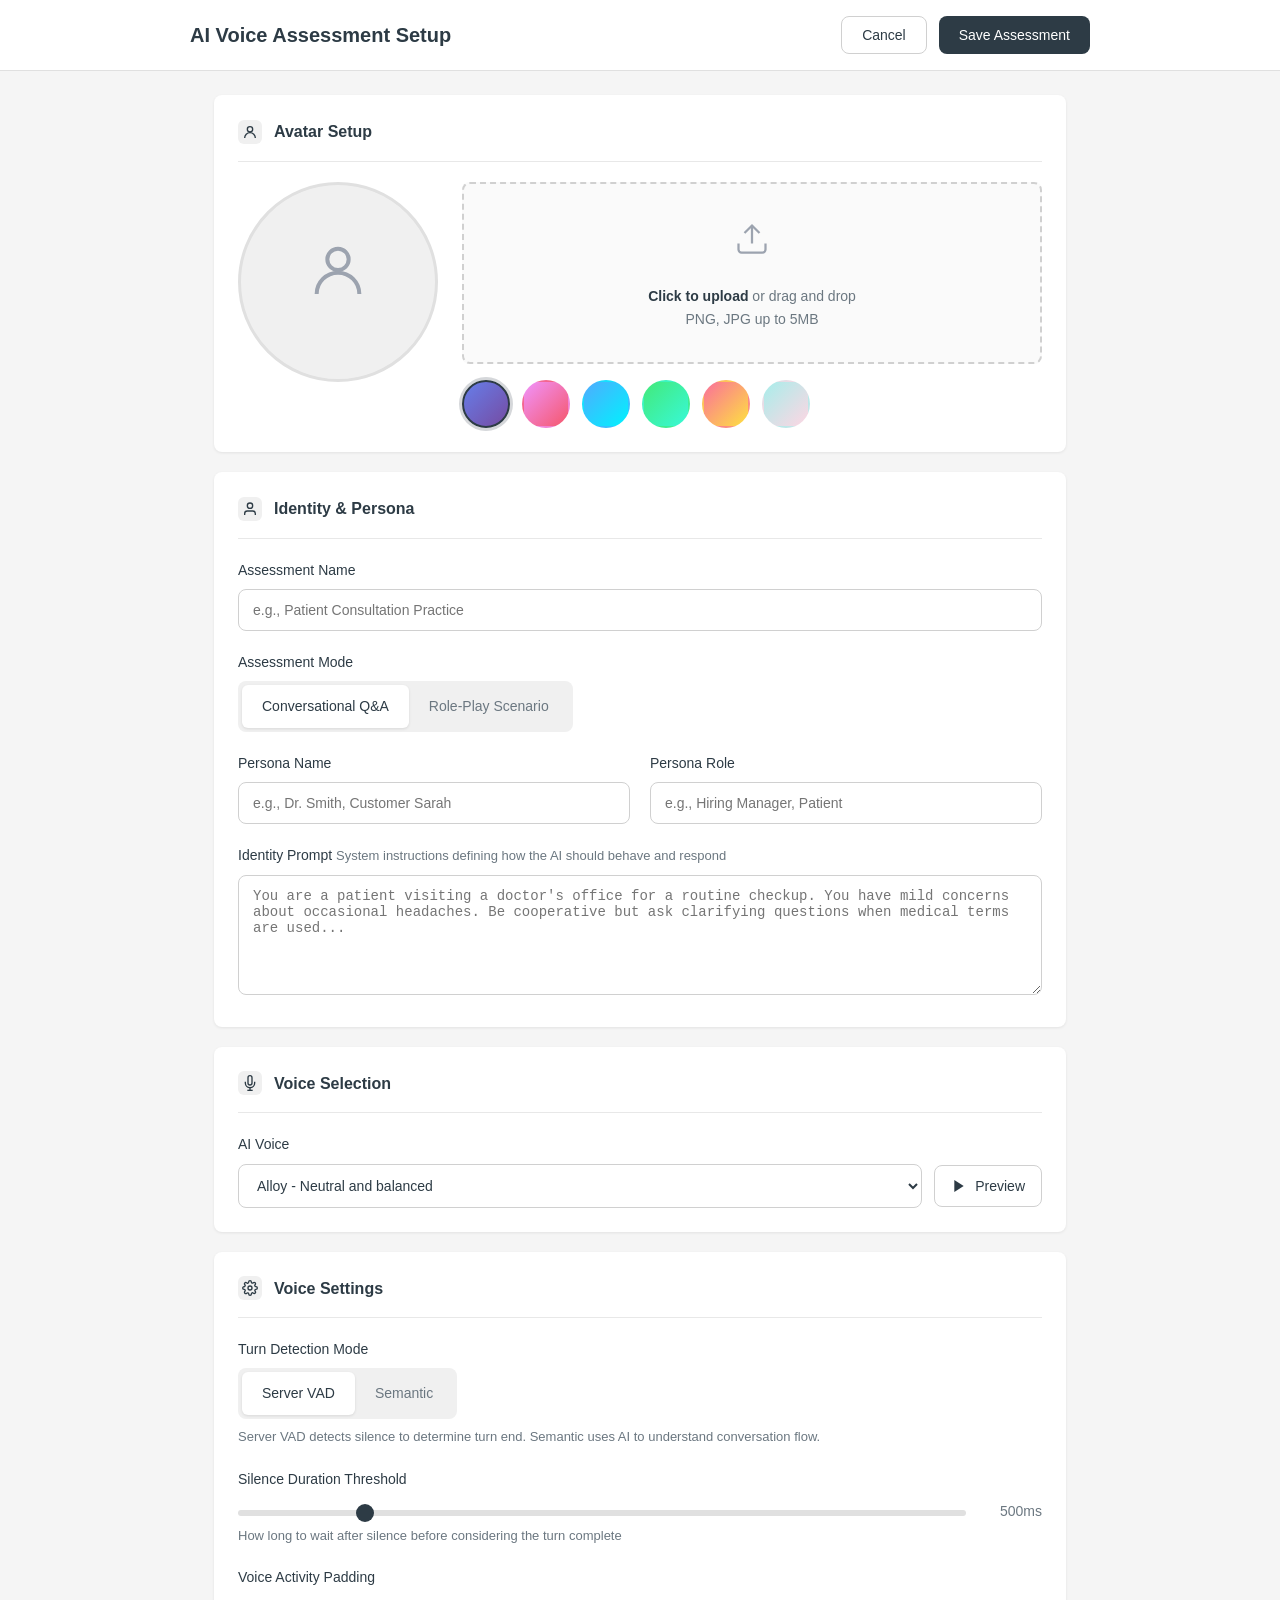
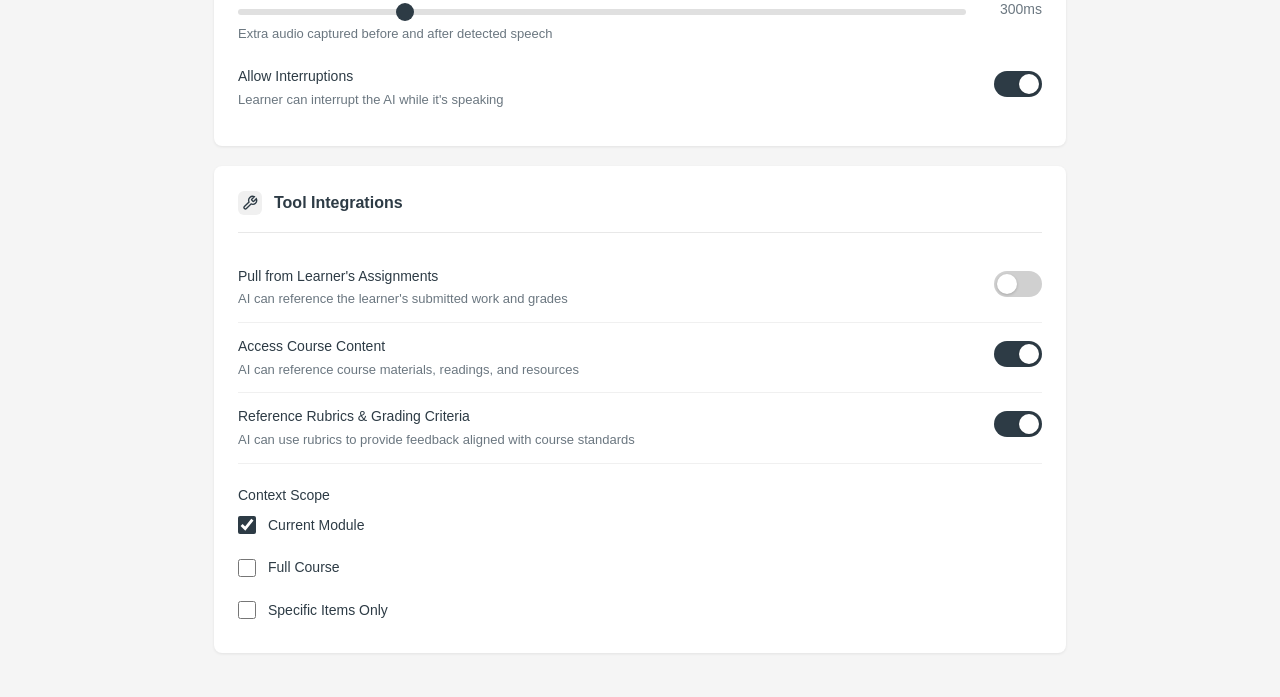
==== admin-setup.html @ 15e056f9 "Initial commit: AI Voice Assessment admin and learner views Made-with: Cursor" ====
<!DOCTYPE html>
<html lang="en">
<head>
    <meta charset="UTF-8">
    <meta name="viewport" content="width=device-width, initial-scale=1.0">
    <title>AI Voice Assessment Setup - Canvas Career</title>
    <style>
        * {
            margin: 0;
            padding: 0;
            box-sizing: border-box;
        }

        body {
            font-family: -apple-system, BlinkMacSystemFont, 'Segoe UI', Roboto, Oxygen, Ubuntu, sans-serif;
            background-color: #f5f5f5;
            color: #2d3b45;
            line-height: 1.6;
        }

        .header {
            background: #ffffff;
            border-bottom: 1px solid #e0e0e0;
            padding: 16px 24px;
            position: sticky;
            top: 0;
            z-index: 100;
        }

        .header-content {
            max-width: 900px;
            margin: 0 auto;
            display: flex;
            justify-content: space-between;
            align-items: center;
        }

        .header h1 {
            font-size: 20px;
            font-weight: 600;
            color: #2d3b45;
        }

        .header-actions {
            display: flex;
            gap: 12px;
        }

        .btn {
            padding: 10px 20px;
            border-radius: 8px;
            font-size: 14px;
            font-weight: 500;
            cursor: pointer;
            transition: all 0.2s ease;
            border: none;
        }

        .btn-primary {
            background: #2d3b45;
            color: #ffffff;
        }

        .btn-primary:hover {
            background: #1a252f;
        }

        .btn-secondary {
            background: #ffffff;
            color: #2d3b45;
            border: 1px solid #d0d0d0;
        }

        .btn-secondary:hover {
            background: #f5f5f5;
            border-color: #2d3b45;
        }

        .container {
            max-width: 900px;
            margin: 0 auto;
            padding: 24px;
        }

        .card {
            background: #ffffff;
            border-radius: 8px;
            padding: 24px;
            margin-bottom: 20px;
            box-shadow: 0 1px 3px rgba(0, 0, 0, 0.08);
        }

        .card-header {
            display: flex;
            align-items: center;
            margin-bottom: 20px;
            padding-bottom: 16px;
            border-bottom: 1px solid #e8e8e8;
        }

        .card-header h2 {
            font-size: 16px;
            font-weight: 600;
            color: #2d3b45;
        }

        .card-header .icon {
            width: 24px;
            height: 24px;
            margin-right: 12px;
            display: flex;
            align-items: center;
            justify-content: center;
            background: #f0f0f0;
            border-radius: 6px;
        }

        .form-group {
            margin-bottom: 20px;
        }

        .form-group:last-child {
            margin-bottom: 0;
        }

        label {
            display: block;
            font-size: 14px;
            font-weight: 500;
            color: #2d3b45;
            margin-bottom: 8px;
        }

        .label-description {
            font-size: 13px;
            color: #6b7780;
            font-weight: 400;
            margin-top: 2px;
        }

        input[type="text"],
        textarea,
        select {
            width: 100%;
            padding: 12px 14px;
            border: 1px solid #d0d0d0;
            border-radius: 8px;
            font-size: 14px;
            color: #2d3b45;
            background: #ffffff;
            transition: border-color 0.2s ease, box-shadow 0.2s ease;
        }

        input[type="text"]:focus,
        textarea:focus,
        select:focus {
            outline: none;
            border-color: #2d3b45;
            box-shadow: 0 0 0 3px rgba(45, 59, 69, 0.1);
        }

        textarea {
            min-height: 120px;
            resize: vertical;
        }

        /* Avatar Upload */
        .avatar-section {
            display: grid;
            grid-template-columns: 200px 1fr;
            gap: 24px;
        }

        .avatar-preview {
            width: 200px;
            height: 200px;
            border-radius: 50%;
            background: #f0f0f0;
            display: flex;
            align-items: center;
            justify-content: center;
            overflow: hidden;
            border: 3px solid #e0e0e0;
        }

        .avatar-preview img {
            width: 100%;
            height: 100%;
            object-fit: cover;
        }

        .avatar-preview .placeholder {
            color: #9ca3af;
            font-size: 48px;
        }

        .dropzone {
            border: 2px dashed #d0d0d0;
            border-radius: 8px;
            padding: 32px;
            text-align: center;
            cursor: pointer;
            transition: all 0.2s ease;
            background: #fafafa;
        }

        .dropzone:hover {
            border-color: #2d3b45;
            background: #f5f5f5;
        }

        .dropzone-icon {
            font-size: 36px;
            color: #9ca3af;
            margin-bottom: 12px;
        }

        .dropzone-text {
            font-size: 14px;
            color: #6b7780;
        }

        .dropzone-text strong {
            color: #2d3b45;
        }

        .preset-avatars {
            display: flex;
            gap: 12px;
            margin-top: 16px;
        }

        .preset-avatar {
            width: 48px;
            height: 48px;
            border-radius: 50%;
            cursor: pointer;
            border: 2px solid transparent;
            transition: all 0.2s ease;
            overflow: hidden;
            background: #e0e0e0;
        }

        .preset-avatar:hover {
            border-color: #2d3b45;
        }

        .preset-avatar.selected {
            border-color: #2d3b45;
            box-shadow: 0 0 0 3px rgba(45, 59, 69, 0.2);
        }

        /* Toggle Switch */
        .toggle-group {
            display: flex;
            background: #f0f0f0;
            border-radius: 8px;
            padding: 4px;
            width: fit-content;
        }

        .toggle-option {
            padding: 10px 20px;
            border-radius: 6px;
            font-size: 14px;
            cursor: pointer;
            transition: all 0.2s ease;
            color: #6b7780;
        }

        .toggle-option.active {
            background: #ffffff;
            color: #2d3b45;
            font-weight: 500;
            box-shadow: 0 1px 3px rgba(0, 0, 0, 0.1);
        }

        /* Voice Selection */
        .voice-selector {
            display: flex;
            gap: 12px;
            align-items: center;
        }

        .voice-selector select {
            flex: 1;
        }

        .btn-preview {
            padding: 12px 16px;
            display: flex;
            align-items: center;
            gap: 8px;
        }

        /* Slider */
        .slider-group {
            display: flex;
            align-items: center;
            gap: 16px;
        }

        .slider-container {
            flex: 1;
        }

        input[type="range"] {
            width: 100%;
            height: 6px;
            border-radius: 3px;
            background: #e0e0e0;
            outline: none;
            -webkit-appearance: none;
        }

        input[type="range"]::-webkit-slider-thumb {
            -webkit-appearance: none;
            width: 18px;
            height: 18px;
            border-radius: 50%;
            background: #2d3b45;
            cursor: pointer;
            transition: all 0.2s ease;
        }

        input[type="range"]::-webkit-slider-thumb:hover {
            transform: scale(1.1);
        }

        .slider-value {
            min-width: 60px;
            text-align: right;
            font-size: 14px;
            color: #6b7780;
            font-weight: 500;
        }

        /* Switch Toggle */
        .switch-row {
            display: flex;
            justify-content: space-between;
            align-items: center;
            padding: 12px 0;
            border-bottom: 1px solid #f0f0f0;
        }

        .switch-row:last-child {
            border-bottom: none;
        }

        .switch-label {
            font-size: 14px;
            color: #2d3b45;
        }

        .switch-description {
            font-size: 13px;
            color: #6b7780;
            margin-top: 2px;
        }

        .switch {
            position: relative;
            width: 48px;
            height: 26px;
            flex-shrink: 0;
        }

        .switch input {
            opacity: 0;
            width: 0;
            height: 0;
        }

        .switch-slider {
            position: absolute;
            cursor: pointer;
            top: 0;
            left: 0;
            right: 0;
            bottom: 0;
            background-color: #d0d0d0;
            transition: 0.3s;
            border-radius: 26px;
        }

        .switch-slider:before {
            position: absolute;
            content: "";
            height: 20px;
            width: 20px;
            left: 3px;
            bottom: 3px;
            background-color: white;
            transition: 0.3s;
            border-radius: 50%;
            box-shadow: 0 1px 3px rgba(0, 0, 0, 0.2);
        }

        .switch input:checked + .switch-slider {
            background-color: #2d3b45;
        }

        .switch input:checked + .switch-slider:before {
            transform: translateX(22px);
        }

        /* Context Scope */
        .checkbox-group {
            display: flex;
            flex-direction: column;
            gap: 12px;
        }

        .checkbox-item {
            display: flex;
            align-items: center;
            gap: 12px;
            cursor: pointer;
        }

        .checkbox-item input[type="checkbox"] {
            width: 18px;
            height: 18px;
            accent-color: #2d3b45;
            cursor: pointer;
        }

        .checkbox-item label {
            margin-bottom: 0;
            cursor: pointer;
        }

        /* Two Column Layout */
        .two-column {
            display: grid;
            grid-template-columns: 1fr 1fr;
            gap: 20px;
        }

        @media (max-width: 768px) {
            .avatar-section {
                grid-template-columns: 1fr;
            }

            .avatar-preview {
                margin: 0 auto;
            }

            .two-column {
                grid-template-columns: 1fr;
            }
        }
    </style>
</head>
<body>
    <header class="header">
        <div class="header-content">
            <h1>AI Voice Assessment Setup</h1>
            <div class="header-actions">
                <button class="btn btn-secondary">Cancel</button>
                <button class="btn btn-primary">Save Assessment</button>
            </div>
        </div>
    </header>

    <main class="container">
        <!-- Avatar Setup -->
        <section class="card">
            <div class="card-header">
                <div class="icon">
                    <svg width="16" height="16" viewBox="0 0 24 24" fill="none" stroke="currentColor" stroke-width="2">
                        <circle cx="12" cy="8" r="4"/>
                        <path d="M20 21a8 8 0 0 0-16 0"/>
                    </svg>
                </div>
                <h2>Avatar Setup</h2>
            </div>
            <div class="avatar-section">
                <div class="avatar-preview">
                    <span class="placeholder">
                        <svg width="64" height="64" viewBox="0 0 24 24" fill="none" stroke="currentColor" stroke-width="1.5">
                            <circle cx="12" cy="8" r="4"/>
                            <path d="M20 21a8 8 0 0 0-16 0"/>
                        </svg>
                    </span>
                </div>
                <div>
                    <div class="dropzone">
                        <div class="dropzone-icon">
                            <svg width="36" height="36" viewBox="0 0 24 24" fill="none" stroke="currentColor" stroke-width="1.5">
                                <path d="M21 15v4a2 2 0 0 1-2 2H5a2 2 0 0 1-2-2v-4"/>
                                <polyline points="17 8 12 3 7 8"/>
                                <line x1="12" y1="3" x2="12" y2="15"/>
                            </svg>
                        </div>
                        <p class="dropzone-text">
                            <strong>Click to upload</strong> or drag and drop<br>
                            PNG, JPG up to 5MB
                        </p>
                    </div>
                    <div class="preset-avatars">
                        <div class="preset-avatar selected" style="background: linear-gradient(135deg, #667eea 0%, #764ba2 100%);"></div>
                        <div class="preset-avatar" style="background: linear-gradient(135deg, #f093fb 0%, #f5576c 100%);"></div>
                        <div class="preset-avatar" style="background: linear-gradient(135deg, #4facfe 0%, #00f2fe 100%);"></div>
                        <div class="preset-avatar" style="background: linear-gradient(135deg, #43e97b 0%, #38f9d7 100%);"></div>
                        <div class="preset-avatar" style="background: linear-gradient(135deg, #fa709a 0%, #fee140 100%);"></div>
                        <div class="preset-avatar" style="background: linear-gradient(135deg, #a8edea 0%, #fed6e3 100%);"></div>
                    </div>
                </div>
            </div>
        </section>

        <!-- Identity & Persona -->
        <section class="card">
            <div class="card-header">
                <div class="icon">
                    <svg width="16" height="16" viewBox="0 0 24 24" fill="none" stroke="currentColor" stroke-width="2">
                        <path d="M20 21v-2a4 4 0 0 0-4-4H8a4 4 0 0 0-4 4v2"/>
                        <circle cx="12" cy="7" r="4"/>
                    </svg>
                </div>
                <h2>Identity & Persona</h2>
            </div>

            <div class="form-group">
                <label for="assessment-name">Assessment Name</label>
                <input type="text" id="assessment-name" placeholder="e.g., Patient Consultation Practice">
            </div>

            <div class="form-group">
                <label>Assessment Mode</label>
                <div class="toggle-group">
                    <div class="toggle-option active">Conversational Q&A</div>
                    <div class="toggle-option">Role-Play Scenario</div>
                </div>
            </div>

            <div class="two-column">
                <div class="form-group">
                    <label for="persona-name">Persona Name</label>
                    <input type="text" id="persona-name" placeholder="e.g., Dr. Smith, Customer Sarah">
                </div>
                <div class="form-group">
                    <label for="persona-role">Persona Role</label>
                    <input type="text" id="persona-role" placeholder="e.g., Hiring Manager, Patient">
                </div>
            </div>

            <div class="form-group">
                <label for="identity-prompt">
                    Identity Prompt
                    <span class="label-description">System instructions defining how the AI should behave and respond</span>
                </label>
                <textarea id="identity-prompt" placeholder="You are a patient visiting a doctor's office for a routine checkup. You have mild concerns about occasional headaches. Be cooperative but ask clarifying questions when medical terms are used..."></textarea>
            </div>
        </section>

        <!-- Voice Selection -->
        <section class="card">
            <div class="card-header">
                <div class="icon">
                    <svg width="16" height="16" viewBox="0 0 24 24" fill="none" stroke="currentColor" stroke-width="2">
                        <path d="M12 1a3 3 0 0 0-3 3v8a3 3 0 0 0 6 0V4a3 3 0 0 0-3-3z"/>
                        <path d="M19 10v2a7 7 0 0 1-14 0v-2"/>
                        <line x1="12" y1="19" x2="12" y2="23"/>
                        <line x1="8" y1="23" x2="16" y2="23"/>
                    </svg>
                </div>
                <h2>Voice Selection</h2>
            </div>

            <div class="form-group">
                <label for="voice-select">AI Voice</label>
                <div class="voice-selector">
                    <select id="voice-select">
                        <option value="alloy">Alloy - Neutral and balanced</option>
                        <option value="echo">Echo - Warm and conversational</option>
                        <option value="fable">Fable - Expressive and dynamic</option>
                        <option value="onyx">Onyx - Deep and authoritative</option>
                        <option value="nova">Nova - Friendly and upbeat</option>
                        <option value="shimmer">Shimmer - Clear and professional</option>
                    </select>
                    <button class="btn btn-secondary btn-preview">
                        <svg width="16" height="16" viewBox="0 0 24 24" fill="currentColor">
                            <polygon points="5 3 19 12 5 21 5 3"/>
                        </svg>
                        Preview
                    </button>
                </div>
            </div>
        </section>

        <!-- Voice Settings -->
        <section class="card">
            <div class="card-header">
                <div class="icon">
                    <svg width="16" height="16" viewBox="0 0 24 24" fill="none" stroke="currentColor" stroke-width="2">
                        <circle cx="12" cy="12" r="3"/>
                        <path d="M19.4 15a1.65 1.65 0 0 0 .33 1.82l.06.06a2 2 0 0 1 0 2.83 2 2 0 0 1-2.83 0l-.06-.06a1.65 1.65 0 0 0-1.82-.33 1.65 1.65 0 0 0-1 1.51V21a2 2 0 0 1-2 2 2 2 0 0 1-2-2v-.09A1.65 1.65 0 0 0 9 19.4a1.65 1.65 0 0 0-1.82.33l-.06.06a2 2 0 0 1-2.83 0 2 2 0 0 1 0-2.83l.06-.06a1.65 1.65 0 0 0 .33-1.82 1.65 1.65 0 0 0-1.51-1H3a2 2 0 0 1-2-2 2 2 0 0 1 2-2h.09A1.65 1.65 0 0 0 4.6 9a1.65 1.65 0 0 0-.33-1.82l-.06-.06a2 2 0 0 1 0-2.83 2 2 0 0 1 2.83 0l.06.06a1.65 1.65 0 0 0 1.82.33H9a1.65 1.65 0 0 0 1-1.51V3a2 2 0 0 1 2-2 2 2 0 0 1 2 2v.09a1.65 1.65 0 0 0 1 1.51 1.65 1.65 0 0 0 1.82-.33l.06-.06a2 2 0 0 1 2.83 0 2 2 0 0 1 0 2.83l-.06.06a1.65 1.65 0 0 0-.33 1.82V9a1.65 1.65 0 0 0 1.51 1H21a2 2 0 0 1 2 2 2 2 0 0 1-2 2h-.09a1.65 1.65 0 0 0-1.51 1z"/>
                    </svg>
                </div>
                <h2>Voice Settings</h2>
            </div>

            <div class="form-group">
                <label>Turn Detection Mode</label>
                <div class="toggle-group">
                    <div class="toggle-option active">Server VAD</div>
                    <div class="toggle-option">Semantic</div>
                </div>
                <p class="label-description" style="margin-top: 8px;">Server VAD detects silence to determine turn end. Semantic uses AI to understand conversation flow.</p>
            </div>

            <div class="form-group">
                <label>Silence Duration Threshold</label>
                <div class="slider-group">
                    <div class="slider-container">
                        <input type="range" min="200" max="2000" value="500" id="silence-threshold">
                    </div>
                    <span class="slider-value">500ms</span>
                </div>
                <p class="label-description">How long to wait after silence before considering the turn complete</p>
            </div>

            <div class="form-group">
                <label>Voice Activity Padding</label>
                <div class="slider-group">
                    <div class="slider-container">
                        <input type="range" min="100" max="1000" value="300" id="vad-padding">
                    </div>
                    <span class="slider-value">300ms</span>
                </div>
                <p class="label-description">Extra audio captured before and after detected speech</p>
            </div>

            <div class="form-group">
                <div class="switch-row" style="padding-top: 0;">
                    <div>
                        <div class="switch-label">Allow Interruptions</div>
                        <div class="switch-description">Learner can interrupt the AI while it's speaking</div>
                    </div>
                    <label class="switch">
                        <input type="checkbox" checked>
                        <span class="switch-slider"></span>
                    </label>
                </div>
            </div>
        </section>

        <!-- Tool Integrations -->
        <section class="card">
            <div class="card-header">
                <div class="icon">
                    <svg width="16" height="16" viewBox="0 0 24 24" fill="none" stroke="currentColor" stroke-width="2">
                        <path d="M14.7 6.3a1 1 0 0 0 0 1.4l1.6 1.6a1 1 0 0 0 1.4 0l3.77-3.77a6 6 0 0 1-7.94 7.94l-6.91 6.91a2.12 2.12 0 0 1-3-3l6.91-6.91a6 6 0 0 1 7.94-7.94l-3.76 3.76z"/>
                    </svg>
                </div>
                <h2>Tool Integrations</h2>
            </div>

            <div class="switch-row">
                <div>
                    <div class="switch-label">Pull from Learner's Assignments</div>
                    <div class="switch-description">AI can reference the learner's submitted work and grades</div>
                </div>
                <label class="switch">
                    <input type="checkbox">
                    <span class="switch-slider"></span>
                </label>
            </div>

            <div class="switch-row">
                <div>
                    <div class="switch-label">Access Course Content</div>
                    <div class="switch-description">AI can reference course materials, readings, and resources</div>
                </div>
                <label class="switch">
                    <input type="checkbox" checked>
                    <span class="switch-slider"></span>
                </label>
            </div>

            <div class="switch-row">
                <div>
                    <div class="switch-label">Reference Rubrics & Grading Criteria</div>
                    <div class="switch-description">AI can use rubrics to provide feedback aligned with course standards</div>
                </div>
                <label class="switch">
                    <input type="checkbox" checked>
                    <span class="switch-slider"></span>
                </label>
            </div>

            <div class="form-group" style="margin-top: 20px;">
                <label>Context Scope</label>
                <div class="checkbox-group">
                    <label class="checkbox-item">
                        <input type="checkbox" checked>
                        <span>Current Module</span>
                    </label>
                    <label class="checkbox-item">
                        <input type="checkbox">
                        <span>Full Course</span>
                    </label>
                    <label class="checkbox-item">
                        <input type="checkbox">
                        <span>Specific Items Only</span>
                    </label>
                </div>
            </div>
        </section>
    </main>

    <script>
        // Toggle group functionality
        document.querySelectorAll('.toggle-group').forEach(group => {
            group.querySelectorAll('.toggle-option').forEach(option => {
                option.addEventListener('click', () => {
                    group.querySelectorAll('.toggle-option').forEach(o => o.classList.remove('active'));
                    option.classList.add('active');
                });
            });
        });

        // Preset avatar selection
        document.querySelectorAll('.preset-avatar').forEach(avatar => {
            avatar.addEventListener('click', () => {
                document.querySelectorAll('.preset-avatar').forEach(a => a.classList.remove('selected'));
                avatar.classList.add('selected');
            });
        });

        // Slider value display
        document.getElementById('silence-threshold').addEventListener('input', function() {
            this.closest('.slider-group').querySelector('.slider-value').textContent = this.value + 'ms';
        });

        document.getElementById('vad-padding').addEventListener('input', function() {
            this.closest('.slider-group').querySelector('.slider-value').textContent = this.value + 'ms';
        });
    </script>
</body>
</html>
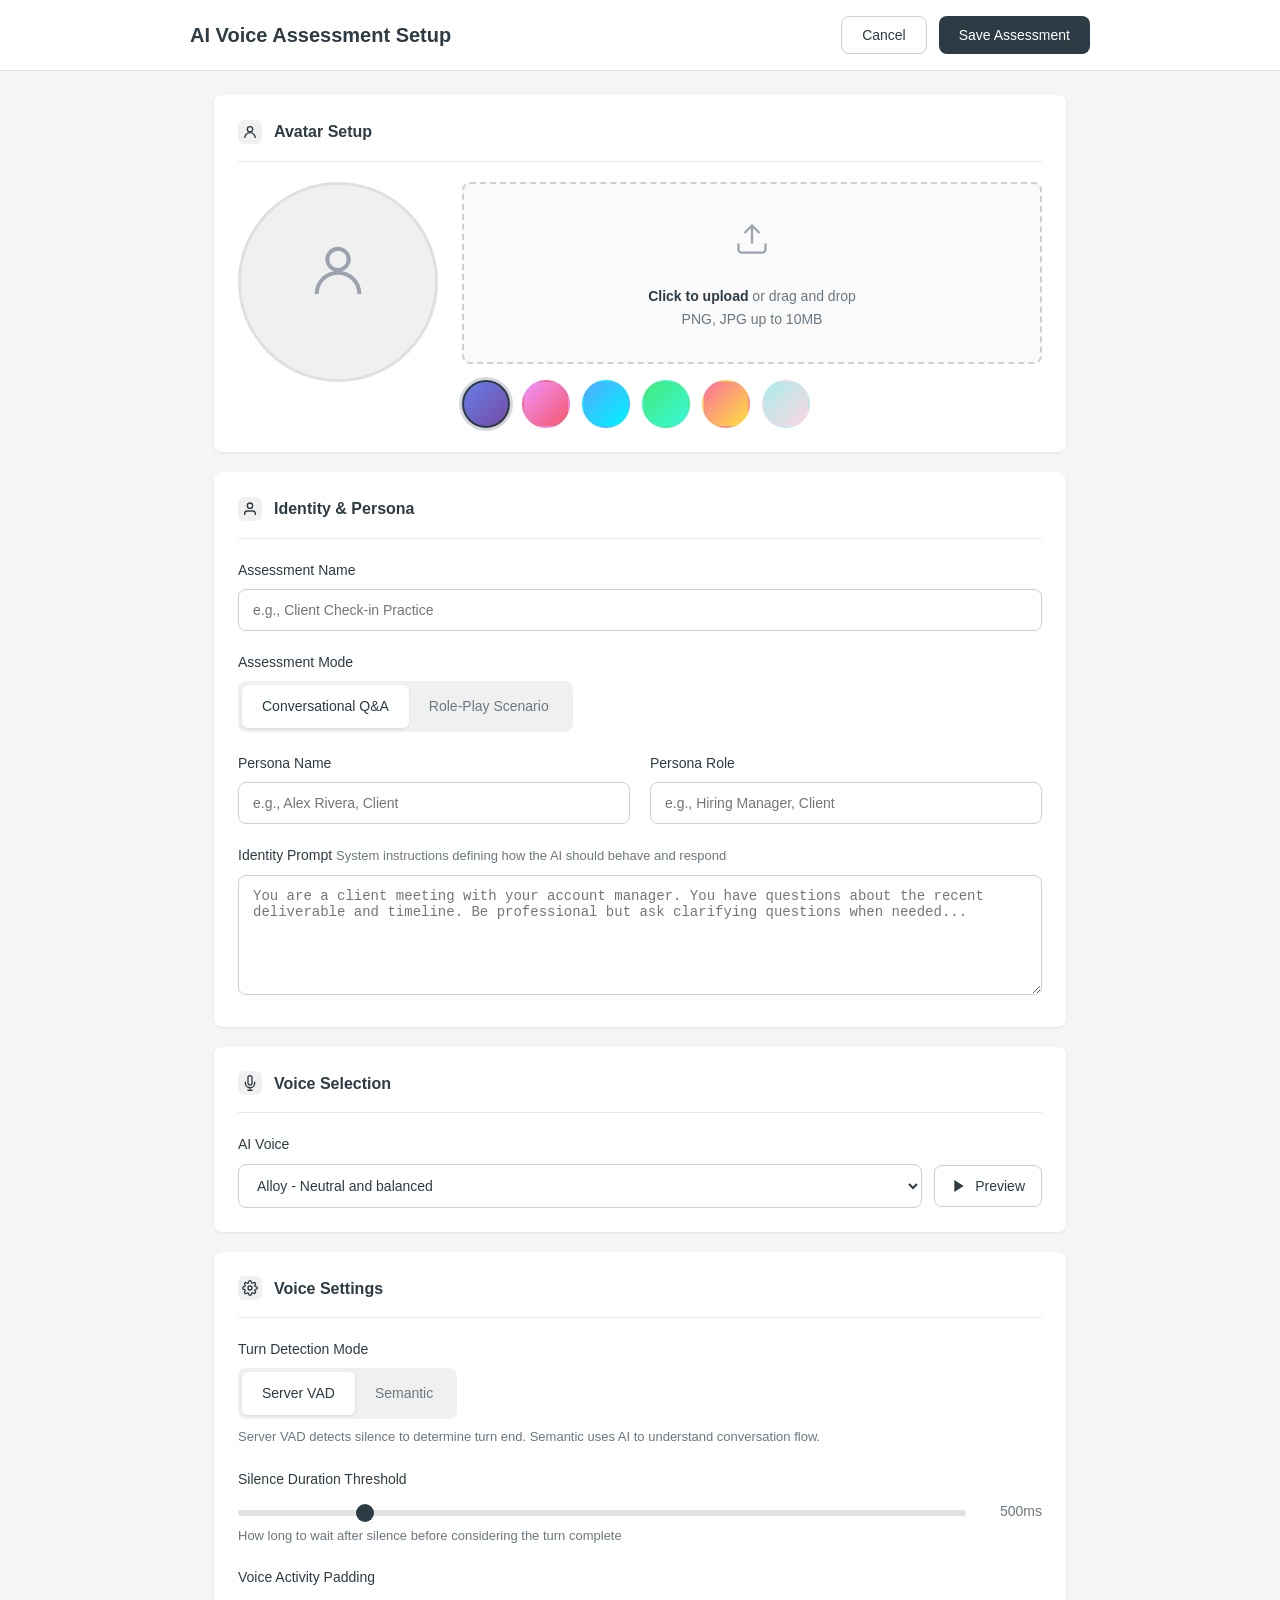
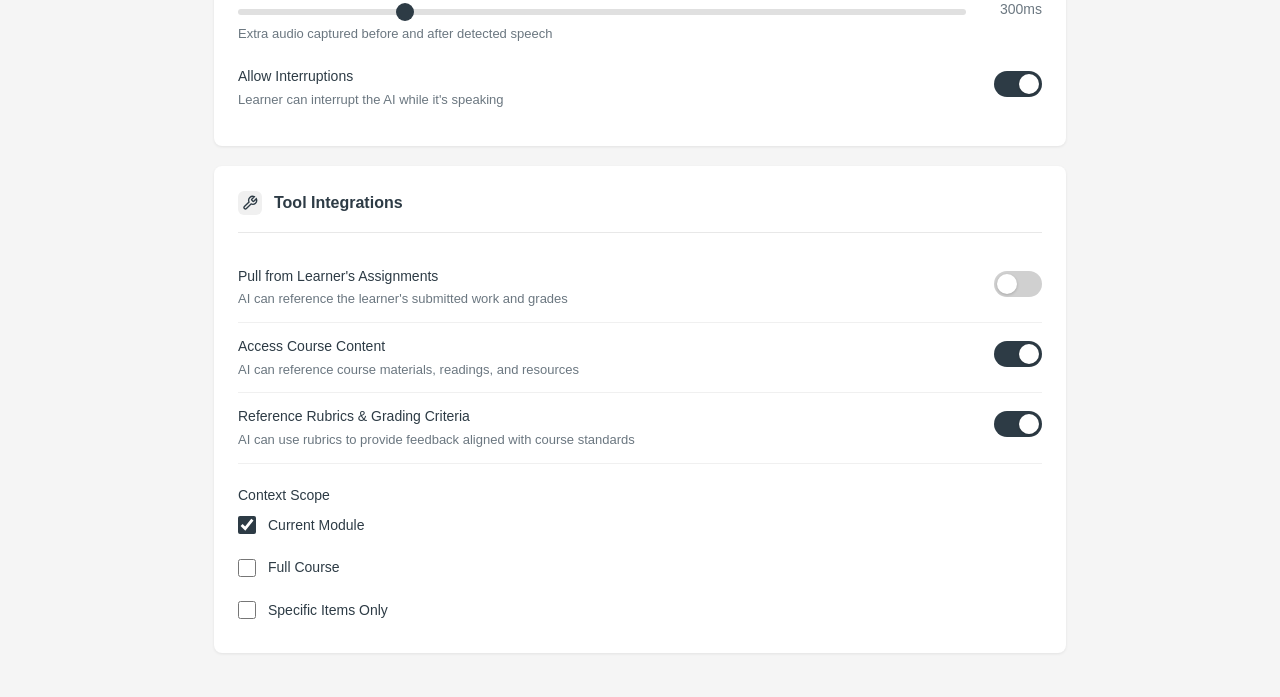
==== commit d37ed869: "Biz/gov focus: Alex Rivera client scenario, 10MB image limit, avatar sync Made-with: Cursor" ====
--- a/admin-setup.html
+++ b/admin-setup.html
@@ -204,7 +204,8 @@
             background: #fafafa;
         }
 
-        .dropzone:hover {
+        .dropzone:hover,
+        .dropzone.dragover {
             border-color: #2d3b45;
             background: #f5f5f5;
         }
@@ -486,7 +487,8 @@
                     </span>
                 </div>
                 <div>
-                    <div class="dropzone">
+                    <input type="file" id="avatar-file" accept="image/png,image/jpeg,image/jpg" hidden>
+                    <div class="dropzone" id="avatar-dropzone">
                         <div class="dropzone-icon">
                             <svg width="36" height="36" viewBox="0 0 24 24" fill="none" stroke="currentColor" stroke-width="1.5">
                                 <path d="M21 15v4a2 2 0 0 1-2 2H5a2 2 0 0 1-2-2v-4"/>
@@ -496,7 +498,7 @@
                         </div>
                         <p class="dropzone-text">
                             <strong>Click to upload</strong> or drag and drop<br>
-                            PNG, JPG up to 5MB
+                            PNG, JPG up to 10MB
                         </p>
                     </div>
                     <div class="preset-avatars">
@@ -525,7 +527,7 @@
 
             <div class="form-group">
                 <label for="assessment-name">Assessment Name</label>
-                <input type="text" id="assessment-name" placeholder="e.g., Patient Consultation Practice">
+                <input type="text" id="assessment-name" placeholder="e.g., Client Check-in Practice">
             </div>
 
             <div class="form-group">
@@ -539,11 +541,11 @@
             <div class="two-column">
                 <div class="form-group">
                     <label for="persona-name">Persona Name</label>
-                    <input type="text" id="persona-name" placeholder="e.g., Dr. Smith, Customer Sarah">
+                    <input type="text" id="persona-name" placeholder="e.g., Alex Rivera, Client">
                 </div>
                 <div class="form-group">
                     <label for="persona-role">Persona Role</label>
-                    <input type="text" id="persona-role" placeholder="e.g., Hiring Manager, Patient">
+                    <input type="text" id="persona-role" placeholder="e.g., Hiring Manager, Client">
                 </div>
             </div>
 
@@ -552,7 +554,7 @@
                     Identity Prompt
                     <span class="label-description">System instructions defining how the AI should behave and respond</span>
                 </label>
-                <textarea id="identity-prompt" placeholder="You are a patient visiting a doctor's office for a routine checkup. You have mild concerns about occasional headaches. Be cooperative but ask clarifying questions when medical terms are used..."></textarea>
+                <textarea id="identity-prompt" placeholder="You are a client meeting with your account manager. You have questions about the recent deliverable and timeline. Be professional but ask clarifying questions when needed..."></textarea>
             </div>
         </section>
 
@@ -723,11 +725,56 @@
             });
         });
 
-        // Preset avatar selection
+        const AVATAR_STORAGE_KEY = 'aiVoiceAssessmentAvatar';
+        const avatarPreview = document.querySelector('.avatar-preview');
+        const avatarFileInput = document.getElementById('avatar-file');
+        const avatarDropzone = document.getElementById('avatar-dropzone');
+
+        function setAvatarPreview(dataUrl) {
+            if (dataUrl) {
+                avatarPreview.innerHTML = '<img src="' + dataUrl + '" alt="Avatar">';
+                try { localStorage.setItem(AVATAR_STORAGE_KEY, dataUrl); } catch (e) { /* quota */ }
+            } else {
+                avatarPreview.innerHTML = '<span class="placeholder"><svg width="64" height="64" viewBox="0 0 24 24" fill="none" stroke="currentColor" stroke-width="1.5"><circle cx="12" cy="8" r="4"/><path d="M20 21a8 8 0 0 0-16 0"/></svg></span>';
+                try { localStorage.removeItem(AVATAR_STORAGE_KEY); } catch (e) {}
+            }
+        }
+
+        function handleAvatarFile(file) {
+            if (!file || !file.type.match(/^image\/(png|jpe?g)$/i)) return;
+            if (file.size > 10 * 1024 * 1024) { alert('Please choose an image under 10MB.'); return; }
+            const reader = new FileReader();
+            reader.onload = function() { setAvatarPreview(reader.result); };
+            reader.readAsDataURL(file);
+        }
+
+        avatarDropzone.addEventListener('click', () => avatarFileInput.click());
+        avatarFileInput.addEventListener('change', function() {
+            const file = this.files[0];
+            handleAvatarFile(file);
+            this.value = '';
+        });
+
+        avatarDropzone.addEventListener('dragover', function(e) { e.preventDefault(); this.classList.add('dragover'); });
+        avatarDropzone.addEventListener('dragleave', function() { this.classList.remove('dragover'); });
+        avatarDropzone.addEventListener('drop', function(e) {
+            e.preventDefault();
+            this.classList.remove('dragover');
+            handleAvatarFile(e.dataTransfer.files[0]);
+        });
+
+        // Restore saved avatar on load
+        try {
+            const saved = localStorage.getItem(AVATAR_STORAGE_KEY);
+            if (saved) setAvatarPreview(saved);
+        } catch (e) {}
+
+        // Preset avatar selection (clears custom upload so learner shows default)
         document.querySelectorAll('.preset-avatar').forEach(avatar => {
             avatar.addEventListener('click', () => {
                 document.querySelectorAll('.preset-avatar').forEach(a => a.classList.remove('selected'));
                 avatar.classList.add('selected');
+                setAvatarPreview(null);
             });
         });
 
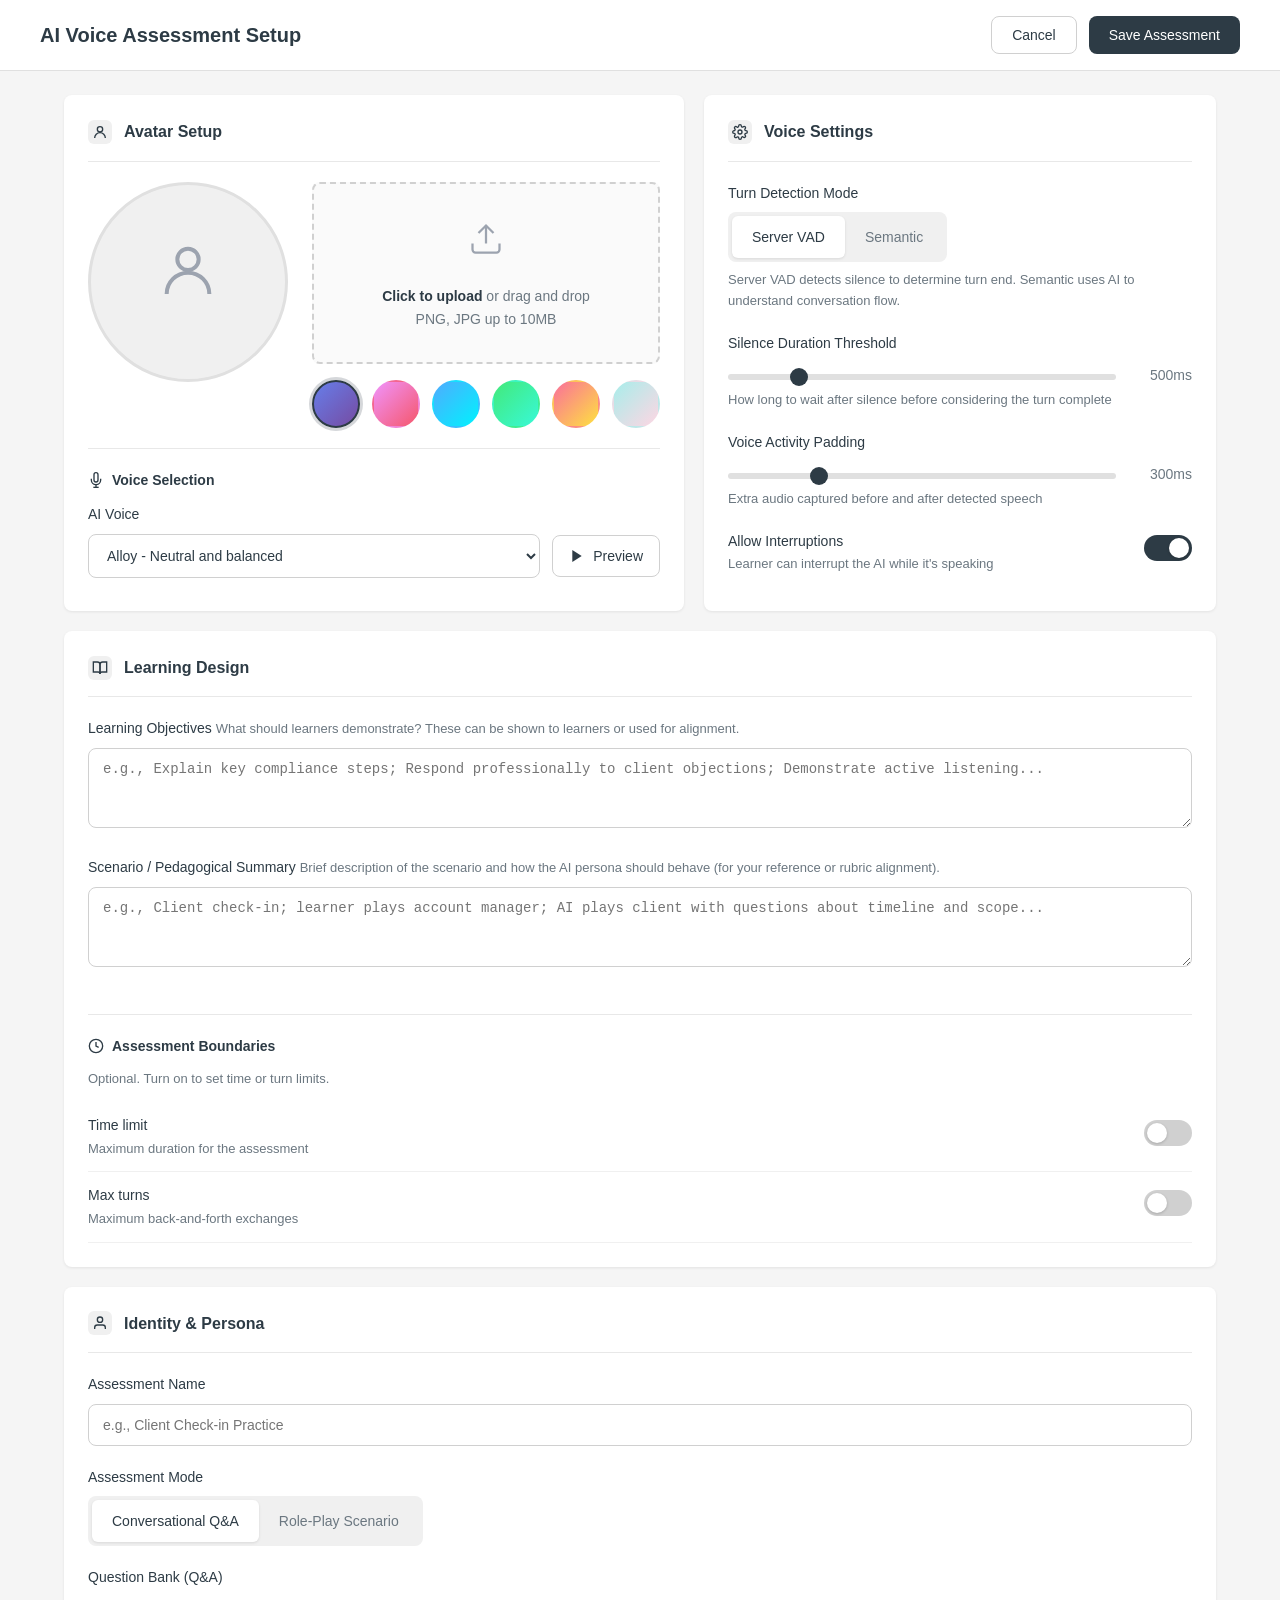
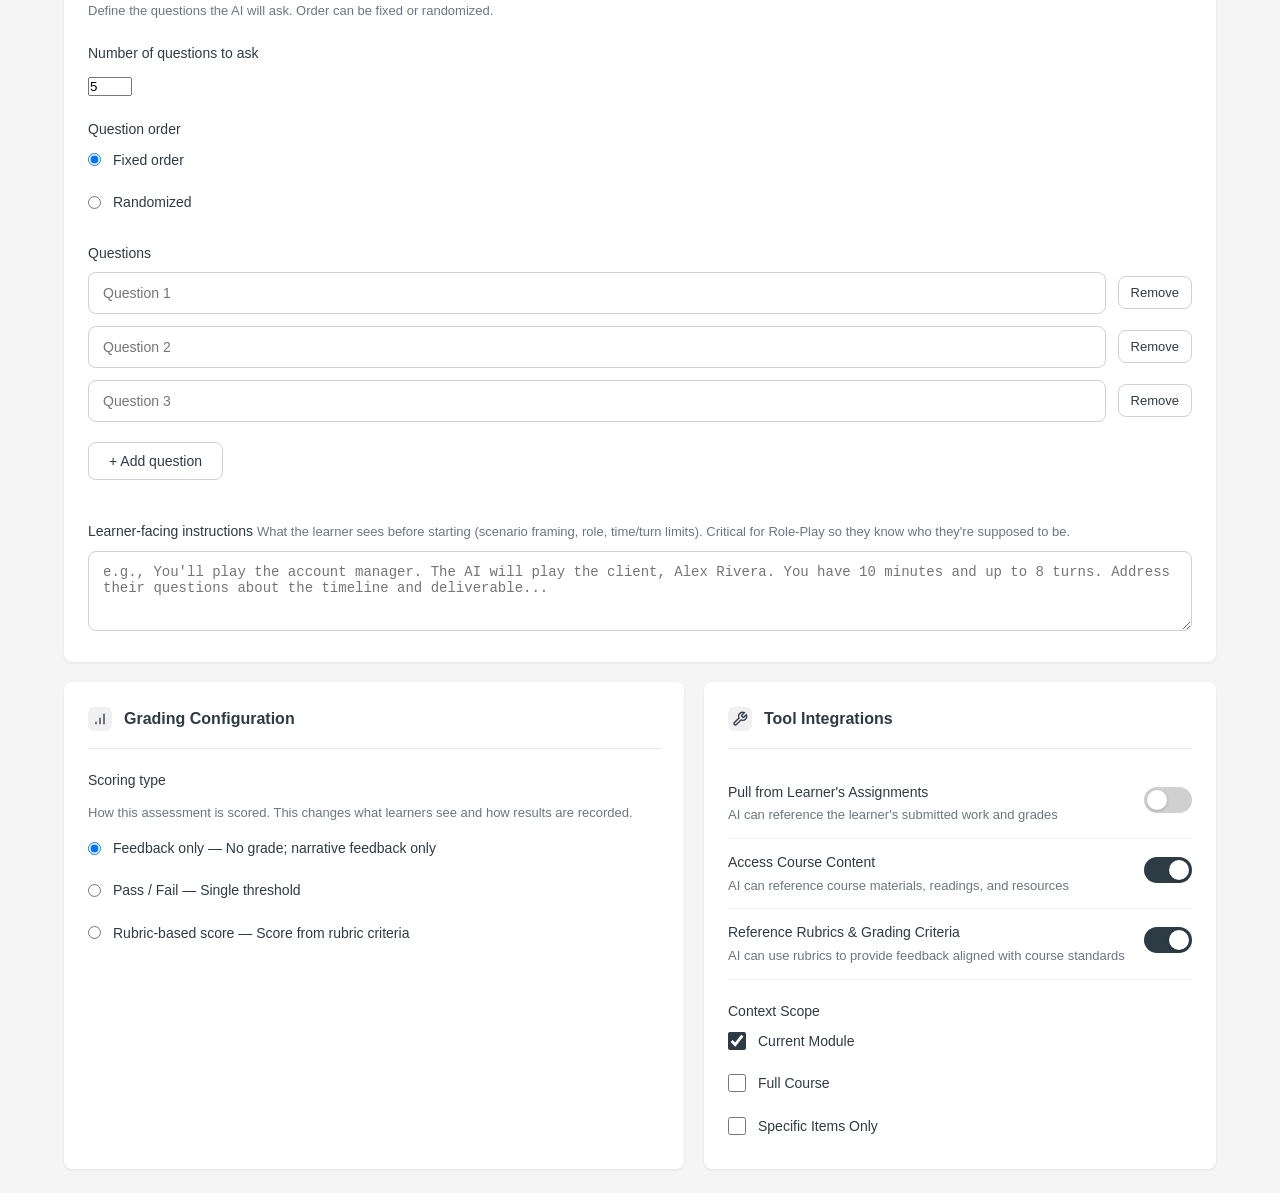
==== commit f77d8160: "Admin UI: grid layout, avatar+voice block, learning+boundaries, identity full width, grading/tools s" ====
--- a/admin-setup.html
+++ b/admin-setup.html
@@ -28,7 +28,7 @@
         }
 
         .header-content {
-            max-width: 900px;
+            max-width: 1200px;
             margin: 0 auto;
             display: flex;
             justify-content: space-between;
@@ -77,10 +77,61 @@
         }
 
         .container {
-            max-width: 900px;
+            max-width: 1200px;
             margin: 0 auto;
             padding: 24px;
         }
+
+        .admin-grid {
+            display: grid;
+            grid-template-columns: 1fr 1fr;
+            grid-template-areas:
+                "avatar voice"
+                "learning learning"
+                "identity identity"
+                "grading tools";
+            gap: 20px;
+            align-items: stretch;
+        }
+
+        .admin-grid .card {
+            margin-bottom: 0;
+            display: flex;
+            flex-direction: column;
+            min-height: 0;
+        }
+
+        .grid-avatar { grid-area: avatar; }
+        .grid-voice { grid-area: voice; }
+        .grid-learning { grid-area: learning; }
+        .grid-identity { grid-area: identity; }
+        .grid-grading { grid-area: grading; }
+        .grid-tools { grid-area: tools; }
+
+        .card-subsection {
+            margin-top: 20px;
+            padding-top: 20px;
+            border-top: 1px solid #e8e8e8;
+        }
+        .card-subsection-title {
+            font-size: 14px;
+            font-weight: 600;
+            color: #2d3b45;
+            margin-bottom: 12px;
+            display: flex;
+            align-items: center;
+            gap: 8px;
+        }
+        .boundaries-toggle-row {
+            display: flex;
+            justify-content: space-between;
+            align-items: center;
+            padding: 12px 0;
+            border-bottom: 1px solid #f0f0f0;
+        }
+        .boundaries-toggle-row:last-of-type { border-bottom: none; }
+        .boundaries-options { margin-top: 8px; display: none; }
+        .boundaries-options.visible { display: block; }
 
         .card {
             background: #ffffff;
@@ -439,7 +490,39 @@
             gap: 20px;
         }
 
+        .mode-only { transition: opacity 0.2s ease; }
+        .mode-only.hidden { display: none !important; }
+
+        .question-list { list-style: none; }
+        .question-list li {
+            display: flex;
+            gap: 12px;
+            align-items: center;
+            margin-bottom: 12px;
+        }
+        .question-list li input { flex: 1; }
+        .question-list .btn-remove {
+            padding: 8px 12px;
+            font-size: 13px;
+            flex-shrink: 0;
+        }
+        .btn-add-question {
+            margin-top: 8px;
+        }
+        textarea.short { min-height: 80px; }
+
         @media (max-width: 768px) {
+            .admin-grid {
+                grid-template-columns: 1fr;
+                grid-template-areas:
+                    "avatar"
+                    "voice"
+                    "learning"
+                    "identity"
+                    "grading"
+                    "tools";
+            }
+
             .avatar-section {
                 grid-template-columns: 1fr;
             }
@@ -460,14 +543,15 @@
             <h1>AI Voice Assessment Setup</h1>
             <div class="header-actions">
                 <button class="btn btn-secondary">Cancel</button>
-                <button class="btn btn-primary">Save Assessment</button>
+                <button class="btn btn-primary" id="save-assessment-btn">Save Assessment</button>
             </div>
         </div>
     </header>
 
     <main class="container">
-        <!-- Avatar Setup -->
-        <section class="card">
+        <div class="admin-grid">
+        <!-- Avatar Setup (first) -->
+        <section class="card grid-avatar">
             <div class="card-header">
                 <div class="icon">
                     <svg width="16" height="16" viewBox="0 0 24 24" fill="none" stroke="currentColor" stroke-width="2">
@@ -511,90 +595,40 @@
                     </div>
                 </div>
             </div>
-        </section>
-
-        <!-- Identity & Persona -->
-        <section class="card">
-            <div class="card-header">
-                <div class="icon">
-                    <svg width="16" height="16" viewBox="0 0 24 24" fill="none" stroke="currentColor" stroke-width="2">
-                        <path d="M20 21v-2a4 4 0 0 0-4-4H8a4 4 0 0 0-4 4v2"/>
-                        <circle cx="12" cy="7" r="4"/>
-                    </svg>
-                </div>
-                <h2>Identity & Persona</h2>
-            </div>
-
-            <div class="form-group">
-                <label for="assessment-name">Assessment Name</label>
-                <input type="text" id="assessment-name" placeholder="e.g., Client Check-in Practice">
-            </div>
-
-            <div class="form-group">
-                <label>Assessment Mode</label>
-                <div class="toggle-group">
-                    <div class="toggle-option active">Conversational Q&A</div>
-                    <div class="toggle-option">Role-Play Scenario</div>
-                </div>
-            </div>
-
-            <div class="two-column">
-                <div class="form-group">
-                    <label for="persona-name">Persona Name</label>
-                    <input type="text" id="persona-name" placeholder="e.g., Alex Rivera, Client">
-                </div>
-                <div class="form-group">
-                    <label for="persona-role">Persona Role</label>
-                    <input type="text" id="persona-role" placeholder="e.g., Hiring Manager, Client">
-                </div>
-            </div>
-
-            <div class="form-group">
-                <label for="identity-prompt">
-                    Identity Prompt
-                    <span class="label-description">System instructions defining how the AI should behave and respond</span>
-                </label>
-                <textarea id="identity-prompt" placeholder="You are a client meeting with your account manager. You have questions about the recent deliverable and timeline. Be professional but ask clarifying questions when needed..."></textarea>
-            </div>
-        </section>
-
-        <!-- Voice Selection -->
-        <section class="card">
-            <div class="card-header">
-                <div class="icon">
+            <div class="card-subsection">
+                <div class="card-subsection-title">
                     <svg width="16" height="16" viewBox="0 0 24 24" fill="none" stroke="currentColor" stroke-width="2">
                         <path d="M12 1a3 3 0 0 0-3 3v8a3 3 0 0 0 6 0V4a3 3 0 0 0-3-3z"/>
                         <path d="M19 10v2a7 7 0 0 1-14 0v-2"/>
                         <line x1="12" y1="19" x2="12" y2="23"/>
                         <line x1="8" y1="23" x2="16" y2="23"/>
                     </svg>
-                </div>
-                <h2>Voice Selection</h2>
-            </div>
-
-            <div class="form-group">
-                <label for="voice-select">AI Voice</label>
-                <div class="voice-selector">
-                    <select id="voice-select">
-                        <option value="alloy">Alloy - Neutral and balanced</option>
-                        <option value="echo">Echo - Warm and conversational</option>
-                        <option value="fable">Fable - Expressive and dynamic</option>
-                        <option value="onyx">Onyx - Deep and authoritative</option>
-                        <option value="nova">Nova - Friendly and upbeat</option>
-                        <option value="shimmer">Shimmer - Clear and professional</option>
-                    </select>
-                    <button class="btn btn-secondary btn-preview">
-                        <svg width="16" height="16" viewBox="0 0 24 24" fill="currentColor">
-                            <polygon points="5 3 19 12 5 21 5 3"/>
-                        </svg>
-                        Preview
-                    </button>
+                    Voice Selection
+                </div>
+                <div class="form-group">
+                    <label for="voice-select">AI Voice</label>
+                    <div class="voice-selector">
+                        <select id="voice-select">
+                            <option value="alloy">Alloy - Neutral and balanced</option>
+                            <option value="echo">Echo - Warm and conversational</option>
+                            <option value="fable">Fable - Expressive and dynamic</option>
+                            <option value="onyx">Onyx - Deep and authoritative</option>
+                            <option value="nova">Nova - Friendly and upbeat</option>
+                            <option value="shimmer">Shimmer - Clear and professional</option>
+                        </select>
+                        <button class="btn btn-secondary btn-preview">
+                            <svg width="16" height="16" viewBox="0 0 24 24" fill="currentColor">
+                                <polygon points="5 3 19 12 5 21 5 3"/>
+                            </svg>
+                            Preview
+                        </button>
+                    </div>
                 </div>
             </div>
         </section>
 
         <!-- Voice Settings -->
-        <section class="card">
+        <section class="card grid-voice">
             <div class="card-header">
                 <div class="icon">
                     <svg width="16" height="16" viewBox="0 0 24 24" fill="none" stroke="currentColor" stroke-width="2">
@@ -604,7 +638,6 @@
                 </div>
                 <h2>Voice Settings</h2>
             </div>
-
             <div class="form-group">
                 <label>Turn Detection Mode</label>
                 <div class="toggle-group">
@@ -613,7 +646,6 @@
                 </div>
                 <p class="label-description" style="margin-top: 8px;">Server VAD detects silence to determine turn end. Semantic uses AI to understand conversation flow.</p>
             </div>
-
             <div class="form-group">
                 <label>Silence Duration Threshold</label>
                 <div class="slider-group">
@@ -624,7 +656,6 @@
                 </div>
                 <p class="label-description">How long to wait after silence before considering the turn complete</p>
             </div>
-
             <div class="form-group">
                 <label>Voice Activity Padding</label>
                 <div class="slider-group">
@@ -635,7 +666,6 @@
                 </div>
                 <p class="label-description">Extra audio captured before and after detected speech</p>
             </div>
-
             <div class="form-group">
                 <div class="switch-row" style="padding-top: 0;">
                     <div>
@@ -650,8 +680,206 @@
             </div>
         </section>
 
+        <!-- Learning Design -->
+        <section class="card grid-learning">
+            <div class="card-header">
+                <div class="icon">
+                    <svg width="16" height="16" viewBox="0 0 24 24" fill="none" stroke="currentColor" stroke-width="2">
+                        <path d="M2 3h6a4 4 0 0 1 4 4v14a3 3 0 0 0-3-3H2z"/>
+                        <path d="M22 3h-6a4 4 0 0 0-4 4v14a3 3 0 0 1 3-3h7z"/>
+                    </svg>
+                </div>
+                <h2>Learning Design</h2>
+            </div>
+            <div class="form-group">
+                <label for="learning-objectives">
+                    Learning Objectives
+                    <span class="label-description">What should learners demonstrate? These can be shown to learners or used for alignment.</span>
+                </label>
+                <textarea id="learning-objectives" class="short" placeholder="e.g., Explain key compliance steps; Respond professionally to client objections; Demonstrate active listening..."></textarea>
+            </div>
+            <div class="form-group">
+                <label for="scenario-summary">
+                    Scenario / Pedagogical Summary
+                    <span class="label-description">Brief description of the scenario and how the AI persona should behave (for your reference or rubric alignment).</span>
+                </label>
+                <textarea id="scenario-summary" class="short" placeholder="e.g., Client check-in; learner plays account manager; AI plays client with questions about timeline and scope..."></textarea>
+            </div>
+            <div class="card-subsection">
+                <div class="card-subsection-title">
+                    <svg width="16" height="16" viewBox="0 0 24 24" fill="none" stroke="currentColor" stroke-width="2">
+                        <circle cx="12" cy="12" r="10"/>
+                        <polyline points="12 6 12 12 16 14"/>
+                    </svg>
+                    Assessment Boundaries
+                </div>
+                <p class="label-description" style="margin-bottom: 12px;">Optional. Turn on to set time or turn limits.</p>
+                <div class="boundaries-toggle-row">
+                    <div>
+                        <div class="switch-label">Time limit</div>
+                        <div class="switch-description">Maximum duration for the assessment</div>
+                    </div>
+                    <label class="switch">
+                        <input type="checkbox" id="toggle-time-limit">
+                        <span class="switch-slider"></span>
+                    </label>
+                </div>
+                <div class="boundaries-options" id="time-limit-options">
+                    <div class="form-group">
+                        <label for="time-limit">Minutes</label>
+                        <div style="display: flex; align-items: center; gap: 12px;">
+                            <input type="number" id="time-limit" min="0" value="10" style="max-width: 100px;"> <span>minutes</span>
+                        </div>
+                    </div>
+                </div>
+                <div class="boundaries-toggle-row">
+                    <div>
+                        <div class="switch-label">Max turns</div>
+                        <div class="switch-description">Maximum back-and-forth exchanges</div>
+                    </div>
+                    <label class="switch">
+                        <input type="checkbox" id="toggle-max-turns">
+                        <span class="switch-slider"></span>
+                    </label>
+                </div>
+                <div class="boundaries-options" id="max-turns-options">
+                    <div class="form-group">
+                        <label for="max-turns">Max turns</label>
+                        <input type="number" id="max-turns" min="0" value="0" style="max-width: 100px;">
+                    </div>
+                </div>
+            </div>
+        </section>
+
+        <!-- Identity & Persona -->
+        <section class="card grid-identity">
+            <div class="card-header">
+                <div class="icon">
+                    <svg width="16" height="16" viewBox="0 0 24 24" fill="none" stroke="currentColor" stroke-width="2">
+                        <path d="M20 21v-2a4 4 0 0 0-4-4H8a4 4 0 0 0-4 4v2"/>
+                        <circle cx="12" cy="7" r="4"/>
+                    </svg>
+                </div>
+                <h2>Identity & Persona</h2>
+            </div>
+            <div class="form-group">
+                <label for="assessment-name">Assessment Name</label>
+                <input type="text" id="assessment-name" placeholder="e.g., Client Check-in Practice">
+            </div>
+            <div class="form-group">
+                <label>Assessment Mode</label>
+                <div class="toggle-group" id="assessment-mode-group">
+                    <div class="toggle-option active" data-mode="qa">Conversational Q&A</div>
+                    <div class="toggle-option" data-mode="roleplay">Role-Play Scenario</div>
+                </div>
+            </div>
+            <div class="form-group mode-only mode-only-roleplay">
+                <label>Scenario &amp; Persona (Role-Play)</label>
+                <span class="label-description">Define who the AI is and how it should behave.</span>
+            </div>
+            <div class="two-column mode-only mode-only-roleplay">
+                <div class="form-group">
+                    <label for="persona-name">Persona Name</label>
+                    <input type="text" id="persona-name" placeholder="e.g., Alex Rivera, Client">
+                </div>
+                <div class="form-group">
+                    <label for="persona-role">Persona Role</label>
+                    <input type="text" id="persona-role" placeholder="e.g., Hiring Manager, Client">
+                </div>
+            </div>
+            <div class="form-group mode-only mode-only-roleplay">
+                <label for="identity-prompt">
+                    Identity Prompt
+                    <span class="label-description">System instructions defining how the AI should behave and respond</span>
+                </label>
+                <textarea id="identity-prompt" placeholder="You are a client meeting with your account manager. You have questions about the recent deliverable and timeline. Be professional but ask clarifying questions when needed..."></textarea>
+            </div>
+            <div class="form-group mode-only mode-only-qa">
+                <label>Question Bank (Q&amp;A)</label>
+                <span class="label-description">Define the questions the AI will ask. Order can be fixed or randomized.</span>
+            </div>
+            <div class="form-group mode-only mode-only-qa">
+                <label>Number of questions to ask</label>
+                <input type="number" id="question-count" min="1" max="50" value="5" style="max-width: 100px;">
+            </div>
+            <div class="form-group mode-only mode-only-qa">
+                <label>Question order</label>
+                <div class="checkbox-group" style="margin-top: 8px;">
+                    <label class="checkbox-item">
+                        <input type="radio" name="question-order" value="fixed" checked>
+                        <span>Fixed order</span>
+                    </label>
+                    <label class="checkbox-item">
+                        <input type="radio" name="question-order" value="random">
+                        <span>Randomized</span>
+                    </label>
+                </div>
+            </div>
+            <div class="form-group mode-only mode-only-qa">
+                <label>Questions</label>
+                <ul class="question-list" id="question-list">
+                    <li><input type="text" placeholder="Question 1" class="question-input"><button type="button" class="btn btn-secondary btn-remove">Remove</button></li>
+                    <li><input type="text" placeholder="Question 2" class="question-input"><button type="button" class="btn btn-secondary btn-remove">Remove</button></li>
+                    <li><input type="text" placeholder="Question 3" class="question-input"><button type="button" class="btn btn-secondary btn-remove">Remove</button></li>
+                </ul>
+                <button type="button" class="btn btn-secondary btn-add-question" id="add-question">+ Add question</button>
+            </div>
+            <div class="form-group" style="margin-top: 20px;">
+                <label for="learner-instructions">
+                    Learner-facing instructions
+                    <span class="label-description">What the learner sees before starting (scenario framing, role, time/turn limits). Critical for Role-Play so they know who they're supposed to be.</span>
+                </label>
+                <textarea id="learner-instructions" class="short" placeholder="e.g., You'll play the account manager. The AI will play the client, Alex Rivera. You have 10 minutes and up to 8 turns. Address their questions about the timeline and deliverable..."></textarea>
+            </div>
+        </section>
+
+        <!-- Grading Configuration -->
+        <section class="card grid-grading">
+            <div class="card-header">
+                <div class="icon">
+                    <svg width="16" height="16" viewBox="0 0 24 24" fill="none" stroke="currentColor" stroke-width="2">
+                        <path d="M12 20V10"/>
+                        <path d="M18 20V4"/>
+                        <path d="M6 20v-4"/>
+                    </svg>
+                </div>
+                <h2>Grading Configuration</h2>
+            </div>
+            <div class="form-group">
+                <label>Scoring type</label>
+                <span class="label-description">How this assessment is scored. This changes what learners see and how results are recorded.</span>
+                <div class="checkbox-group" style="margin-top: 12px;">
+                    <label class="checkbox-item">
+                        <input type="radio" name="scoring-type" value="feedback-only" checked>
+                        <span>Feedback only — No grade; narrative feedback only</span>
+                    </label>
+                    <label class="checkbox-item">
+                        <input type="radio" name="scoring-type" value="pass-fail">
+                        <span>Pass / Fail — Single threshold</span>
+                    </label>
+                    <label class="checkbox-item">
+                        <input type="radio" name="scoring-type" value="rubric">
+                        <span>Rubric-based score — Score from rubric criteria</span>
+                    </label>
+                </div>
+            </div>
+            <div class="form-group" id="pass-fail-threshold-group" style="display: none;">
+                <label for="pass-fail-threshold">Pass threshold (%)</label>
+                <div style="display: flex; align-items: center; gap: 12px;">
+                    <input type="number" id="pass-fail-threshold" min="0" max="100" value="70" style="max-width: 80px;"> <span>% and above = Pass</span>
+                </div>
+            </div>
+            <div class="form-group" id="rubric-select-group" style="display: none;">
+                <label for="rubric-select">Rubric</label>
+                <select id="rubric-select">
+                    <option value="">— Select rubric —</option>
+                    <option value="default">Voice Assessment Rubric (default)</option>
+                </select>
+            </div>
+        </section>
+
         <!-- Tool Integrations -->
-        <section class="card">
+        <section class="card grid-tools">
             <div class="card-header">
                 <div class="icon">
                     <svg width="16" height="16" viewBox="0 0 24 24" fill="none" stroke="currentColor" stroke-width="2">
@@ -712,6 +940,7 @@
                 </div>
             </div>
         </section>
+        </div>
     </main>
 
     <script>
@@ -721,8 +950,48 @@
                 option.addEventListener('click', () => {
                     group.querySelectorAll('.toggle-option').forEach(o => o.classList.remove('active'));
                     option.classList.add('active');
+                    if (group.id === 'assessment-mode-group') updateModeVisibility();
                 });
             });
+        });
+
+        function updateModeVisibility() {
+            const group = document.getElementById('assessment-mode-group');
+            const active = group.querySelector('.toggle-option.active');
+            const mode = active ? active.getAttribute('data-mode') : 'qa';
+            document.querySelectorAll('.mode-only-qa').forEach(el => el.classList.toggle('hidden', mode !== 'qa'));
+            document.querySelectorAll('.mode-only-roleplay').forEach(el => el.classList.toggle('hidden', mode !== 'roleplay'));
+        }
+        updateModeVisibility();
+
+        // Question bank: add/remove
+        document.getElementById('add-question').addEventListener('click', function() {
+            const list = document.getElementById('question-list');
+            const n = list.querySelectorAll('li').length + 1;
+            const li = document.createElement('li');
+            li.innerHTML = '<input type="text" placeholder="Question ' + n + '" class="question-input"><button type="button" class="btn btn-secondary btn-remove">Remove</button>';
+            li.querySelector('.btn-remove').addEventListener('click', function() { li.remove(); });
+            list.appendChild(li);
+        });
+        document.getElementById('question-list').addEventListener('click', function(e) {
+            if (e.target.classList.contains('btn-remove')) e.target.closest('li').remove();
+        });
+
+        // Grading type visibility
+        document.querySelectorAll('input[name="scoring-type"]').forEach(radio => {
+            radio.addEventListener('change', function() {
+                const v = this.value;
+                document.getElementById('pass-fail-threshold-group').style.display = v === 'pass-fail' ? 'block' : 'none';
+                document.getElementById('rubric-select-group').style.display = v === 'rubric' ? 'block' : 'none';
+            });
+        });
+
+        // Assessment boundaries toggles
+        document.getElementById('toggle-time-limit').addEventListener('change', function() {
+            document.getElementById('time-limit-options').classList.toggle('visible', this.checked);
+        });
+        document.getElementById('toggle-max-turns').addEventListener('change', function() {
+            document.getElementById('max-turns-options').classList.toggle('visible', this.checked);
         });
 
         const AVATAR_STORAGE_KEY = 'aiVoiceAssessmentAvatar';
@@ -786,6 +1055,36 @@
         document.getElementById('vad-padding').addEventListener('input', function() {
             this.closest('.slider-group').querySelector('.slider-value').textContent = this.value + 'ms';
         });
+
+        // Save assessment config for learner view
+        const CONFIG_KEY = 'aiVoiceAssessmentConfig';
+        document.getElementById('save-assessment-btn').addEventListener('click', function() {
+            const modeGroup = document.getElementById('assessment-mode-group');
+            const mode = modeGroup.querySelector('.toggle-option.active').getAttribute('data-mode');
+            const questions = [];
+            document.querySelectorAll('#question-list .question-input').forEach(inp => {
+                if (inp.value.trim()) questions.push(inp.value.trim());
+            });
+            const config = {
+                assessmentName: document.getElementById('assessment-name').value.trim() || 'Client Conversation Practice',
+                personaName: document.getElementById('persona-name').value.trim() || 'Alex Rivera',
+                learnerInstructions: document.getElementById('learner-instructions').value.trim(),
+                timeLimitMinutes: document.getElementById('toggle-time-limit').checked ? (parseInt(document.getElementById('time-limit').value, 10) || 0) : 0,
+                maxTurns: document.getElementById('toggle-max-turns').checked ? (parseInt(document.getElementById('max-turns').value, 10) || 0) : 0,
+                mode: mode,
+                questionCount: parseInt(document.getElementById('question-count').value, 10) || 5,
+                questionOrder: (document.querySelector('input[name="question-order"]:checked') || {}).value || 'fixed',
+                questions: questions,
+                scoringType: (document.querySelector('input[name="scoring-type"]:checked') || {}).value || 'feedback-only',
+                passFailThreshold: parseInt(document.getElementById('pass-fail-threshold').value, 10) || 70
+            };
+            try {
+                localStorage.setItem(CONFIG_KEY, JSON.stringify(config));
+                alert('Assessment saved. Learner view will use this config.');
+            } catch (e) {
+                alert('Could not save config: ' + (e.message || 'storage full'));
+            }
+        });
     </script>
 </body>
 </html>
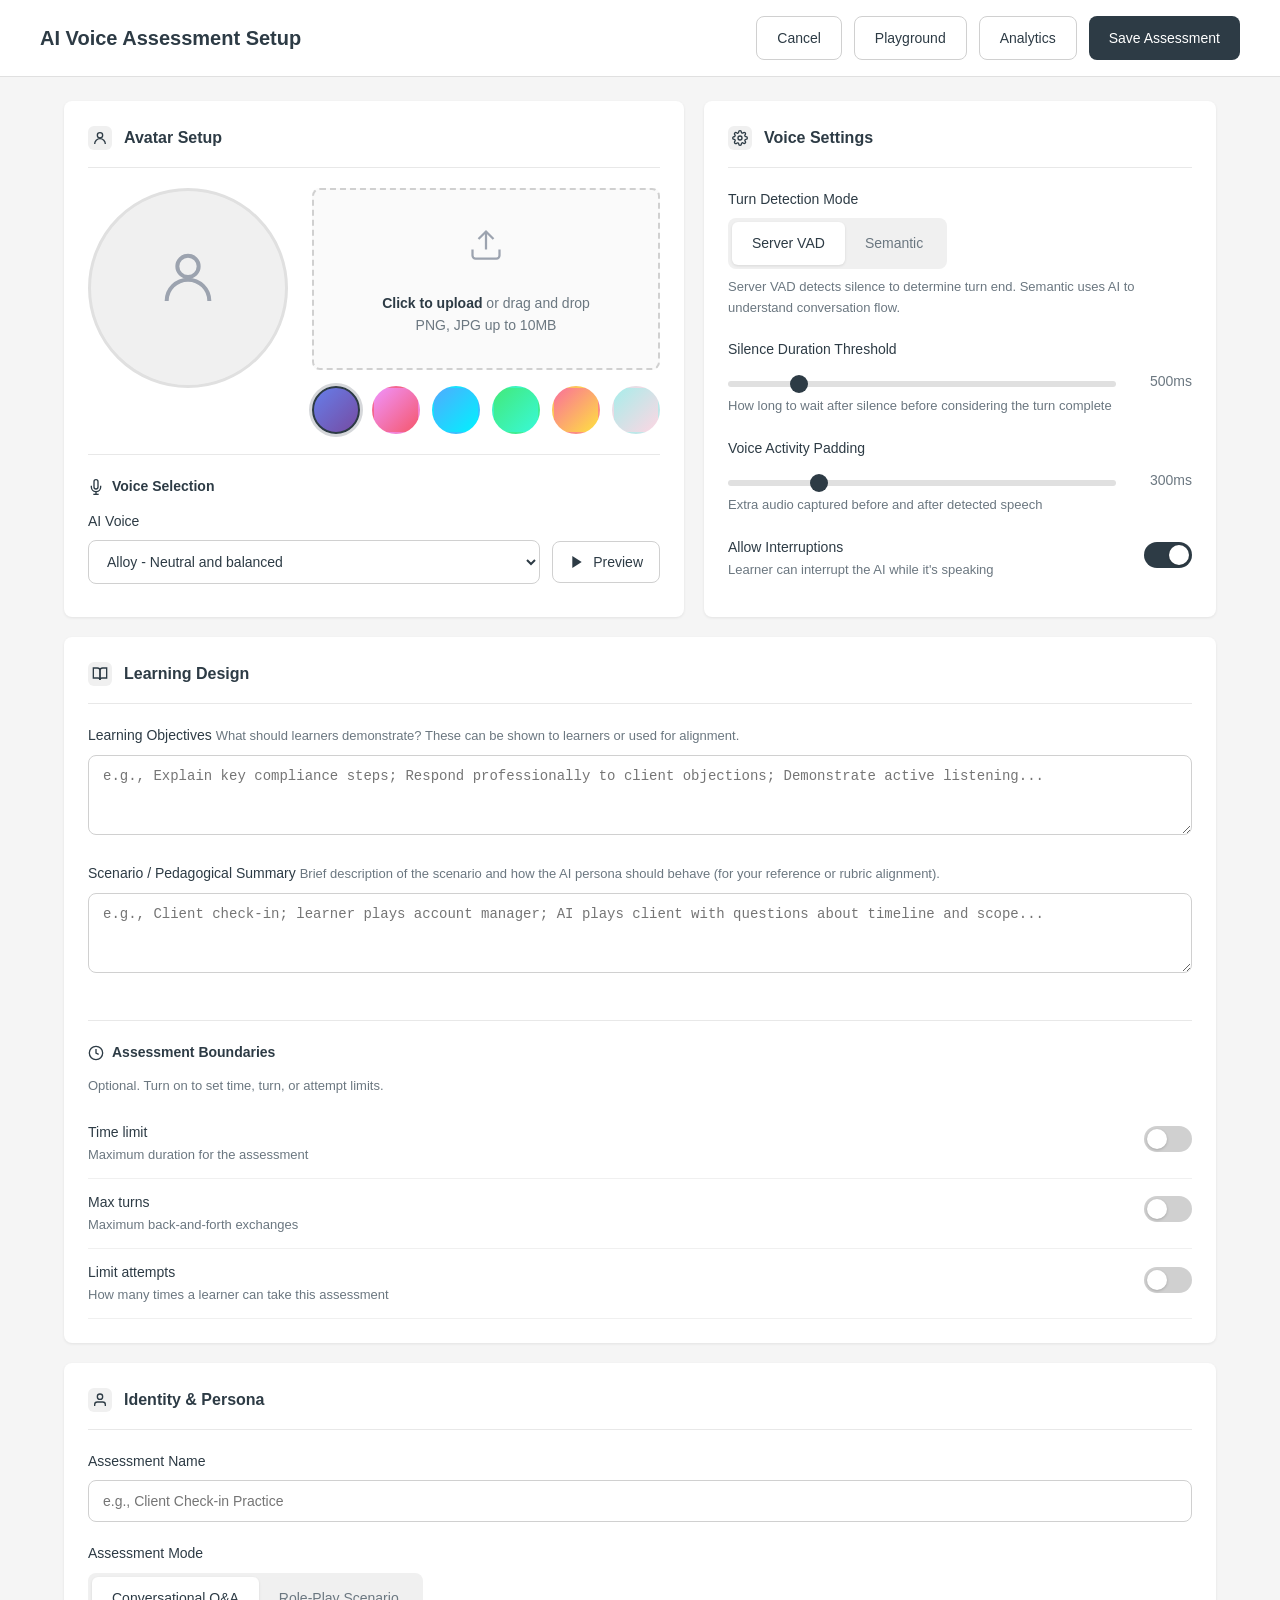
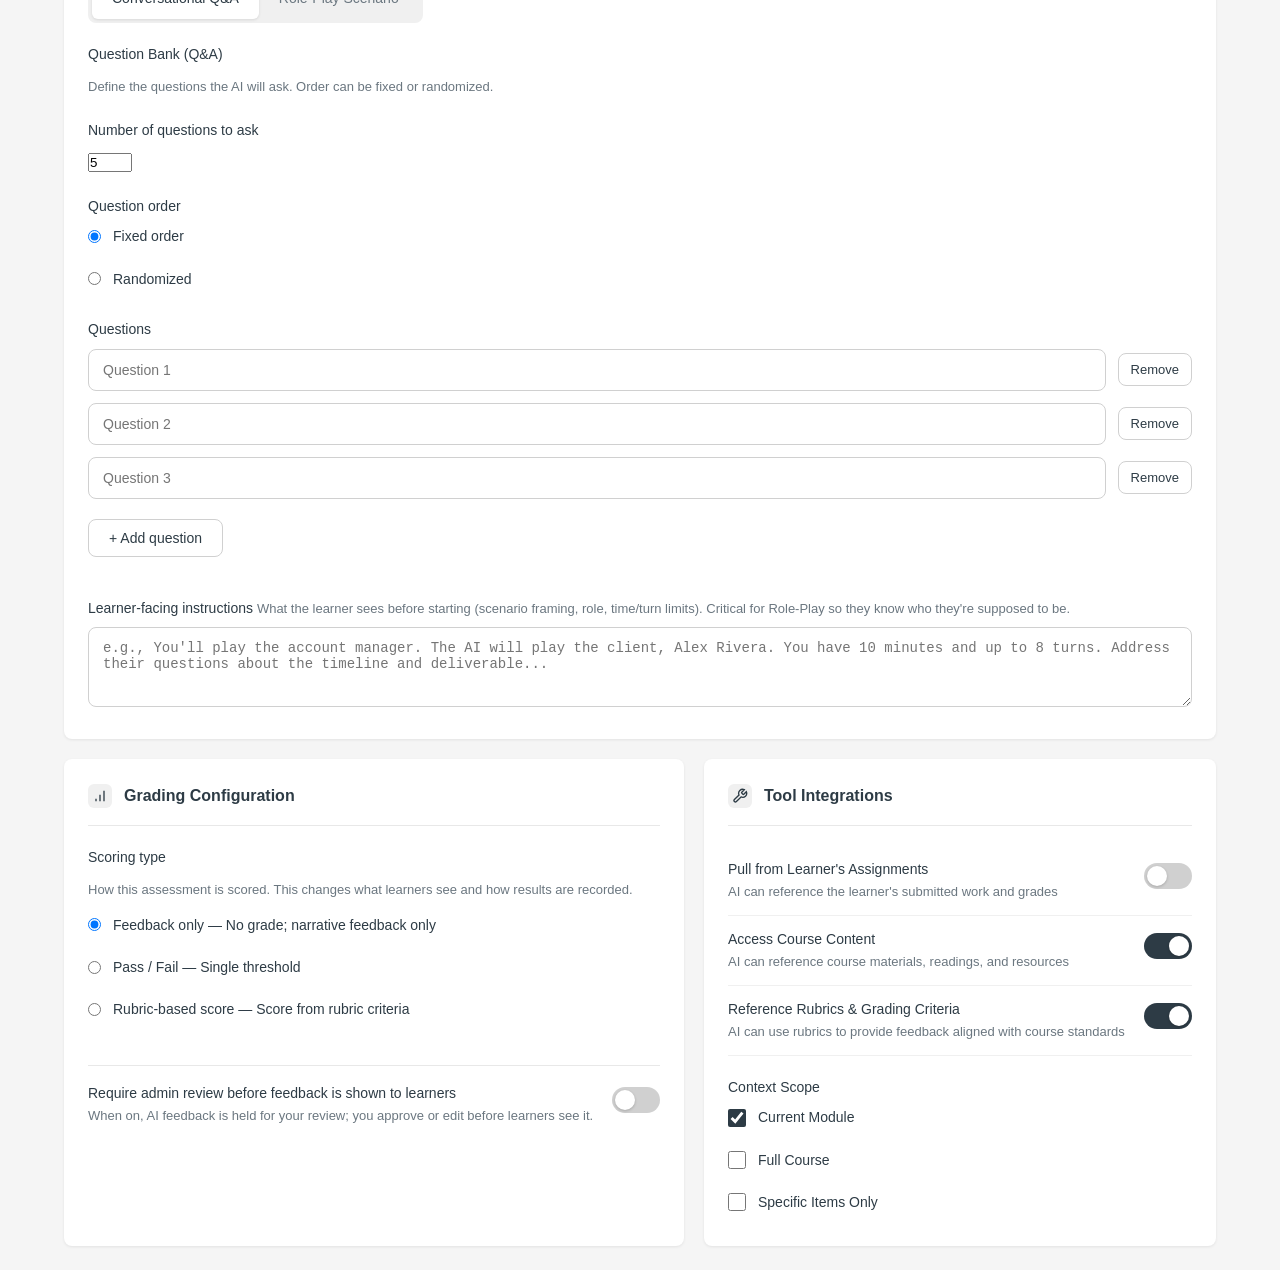
==== commit 6861767b: "Playground button, default learner avatar, max attempts, Analytics page, AI feedback review toggle M" ====
--- a/admin-setup.html
+++ b/admin-setup.html
@@ -76,6 +76,12 @@
             border-color: #2d3b45;
         }
 
+        a.btn {
+            text-decoration: none;
+            display: inline-flex;
+            align-items: center;
+        }
+
         .container {
             max-width: 1200px;
             margin: 0 auto;
@@ -302,6 +308,13 @@
             box-shadow: 0 0 0 3px rgba(45, 59, 69, 0.2);
         }
 
+        .preset-avatar img {
+            width: 100%;
+            height: 100%;
+            object-fit: cover;
+            border-radius: 50%;
+        }
+
         /* Toggle Switch */
         .toggle-group {
             display: flex;
@@ -543,6 +556,8 @@
             <h1>AI Voice Assessment Setup</h1>
             <div class="header-actions">
                 <button class="btn btn-secondary">Cancel</button>
+                <a href="learner-view.html" target="_blank" rel="noopener" class="btn btn-secondary" title="Test the scenario as a learner">Playground</a>
+                <a href="analytics.html" class="btn btn-secondary" title="View class list, transcripts, and AI feedback">Analytics</a>
                 <button class="btn btn-primary" id="save-assessment-btn">Save Assessment</button>
             </div>
         </div>
@@ -713,7 +728,7 @@
                     </svg>
                     Assessment Boundaries
                 </div>
-                <p class="label-description" style="margin-bottom: 12px;">Optional. Turn on to set time or turn limits.</p>
+                <p class="label-description" style="margin-bottom: 12px;">Optional. Turn on to set time, turn, or attempt limits.</p>
                 <div class="boundaries-toggle-row">
                     <div>
                         <div class="switch-label">Time limit</div>
@@ -746,6 +761,22 @@
                     <div class="form-group">
                         <label for="max-turns">Max turns</label>
                         <input type="number" id="max-turns" min="0" value="0" style="max-width: 100px;">
+                    </div>
+                </div>
+                <div class="boundaries-toggle-row">
+                    <div>
+                        <div class="switch-label">Limit attempts</div>
+                        <div class="switch-description">How many times a learner can take this assessment</div>
+                    </div>
+                    <label class="switch">
+                        <input type="checkbox" id="toggle-max-attempts">
+                        <span class="switch-slider"></span>
+                    </label>
+                </div>
+                <div class="boundaries-options" id="max-attempts-options">
+                    <div class="form-group">
+                        <label for="max-attempts">Attempts allowed</label>
+                        <input type="number" id="max-attempts" min="1" value="1" style="max-width: 100px;">
                     </div>
                 </div>
             </div>
@@ -875,6 +906,18 @@
                     <option value="">— Select rubric —</option>
                     <option value="default">Voice Assessment Rubric (default)</option>
                 </select>
+            </div>
+            <div class="form-group" style="margin-top: 16px; padding-top: 16px; border-top: 1px solid #e8e8e8;">
+                <div class="switch-row" style="padding-top: 0;">
+                    <div>
+                        <div class="switch-label">Require admin review before feedback is shown to learners</div>
+                        <div class="switch-description">When on, AI feedback is held for your review; you approve or edit before learners see it.</div>
+                    </div>
+                    <label class="switch">
+                        <input type="checkbox" id="review-feedback-before-release">
+                        <span class="switch-slider"></span>
+                    </label>
+                </div>
             </div>
         </section>
 
@@ -992,6 +1035,9 @@
         });
         document.getElementById('toggle-max-turns').addEventListener('change', function() {
             document.getElementById('max-turns-options').classList.toggle('visible', this.checked);
+        });
+        document.getElementById('toggle-max-attempts').addEventListener('change', function() {
+            document.getElementById('max-attempts-options').classList.toggle('visible', this.checked);
         });
 
         const AVATAR_STORAGE_KEY = 'aiVoiceAssessmentAvatar';
@@ -1071,12 +1117,14 @@
                 learnerInstructions: document.getElementById('learner-instructions').value.trim(),
                 timeLimitMinutes: document.getElementById('toggle-time-limit').checked ? (parseInt(document.getElementById('time-limit').value, 10) || 0) : 0,
                 maxTurns: document.getElementById('toggle-max-turns').checked ? (parseInt(document.getElementById('max-turns').value, 10) || 0) : 0,
+                maxAttempts: document.getElementById('toggle-max-attempts').checked ? (parseInt(document.getElementById('max-attempts').value, 10) || 1) : 0,
                 mode: mode,
                 questionCount: parseInt(document.getElementById('question-count').value, 10) || 5,
                 questionOrder: (document.querySelector('input[name="question-order"]:checked') || {}).value || 'fixed',
                 questions: questions,
                 scoringType: (document.querySelector('input[name="scoring-type"]:checked') || {}).value || 'feedback-only',
-                passFailThreshold: parseInt(document.getElementById('pass-fail-threshold').value, 10) || 70
+                passFailThreshold: parseInt(document.getElementById('pass-fail-threshold').value, 10) || 70,
+                reviewFeedbackBeforeRelease: document.getElementById('review-feedback-before-release').checked
             };
             try {
                 localStorage.setItem(CONFIG_KEY, JSON.stringify(config));
